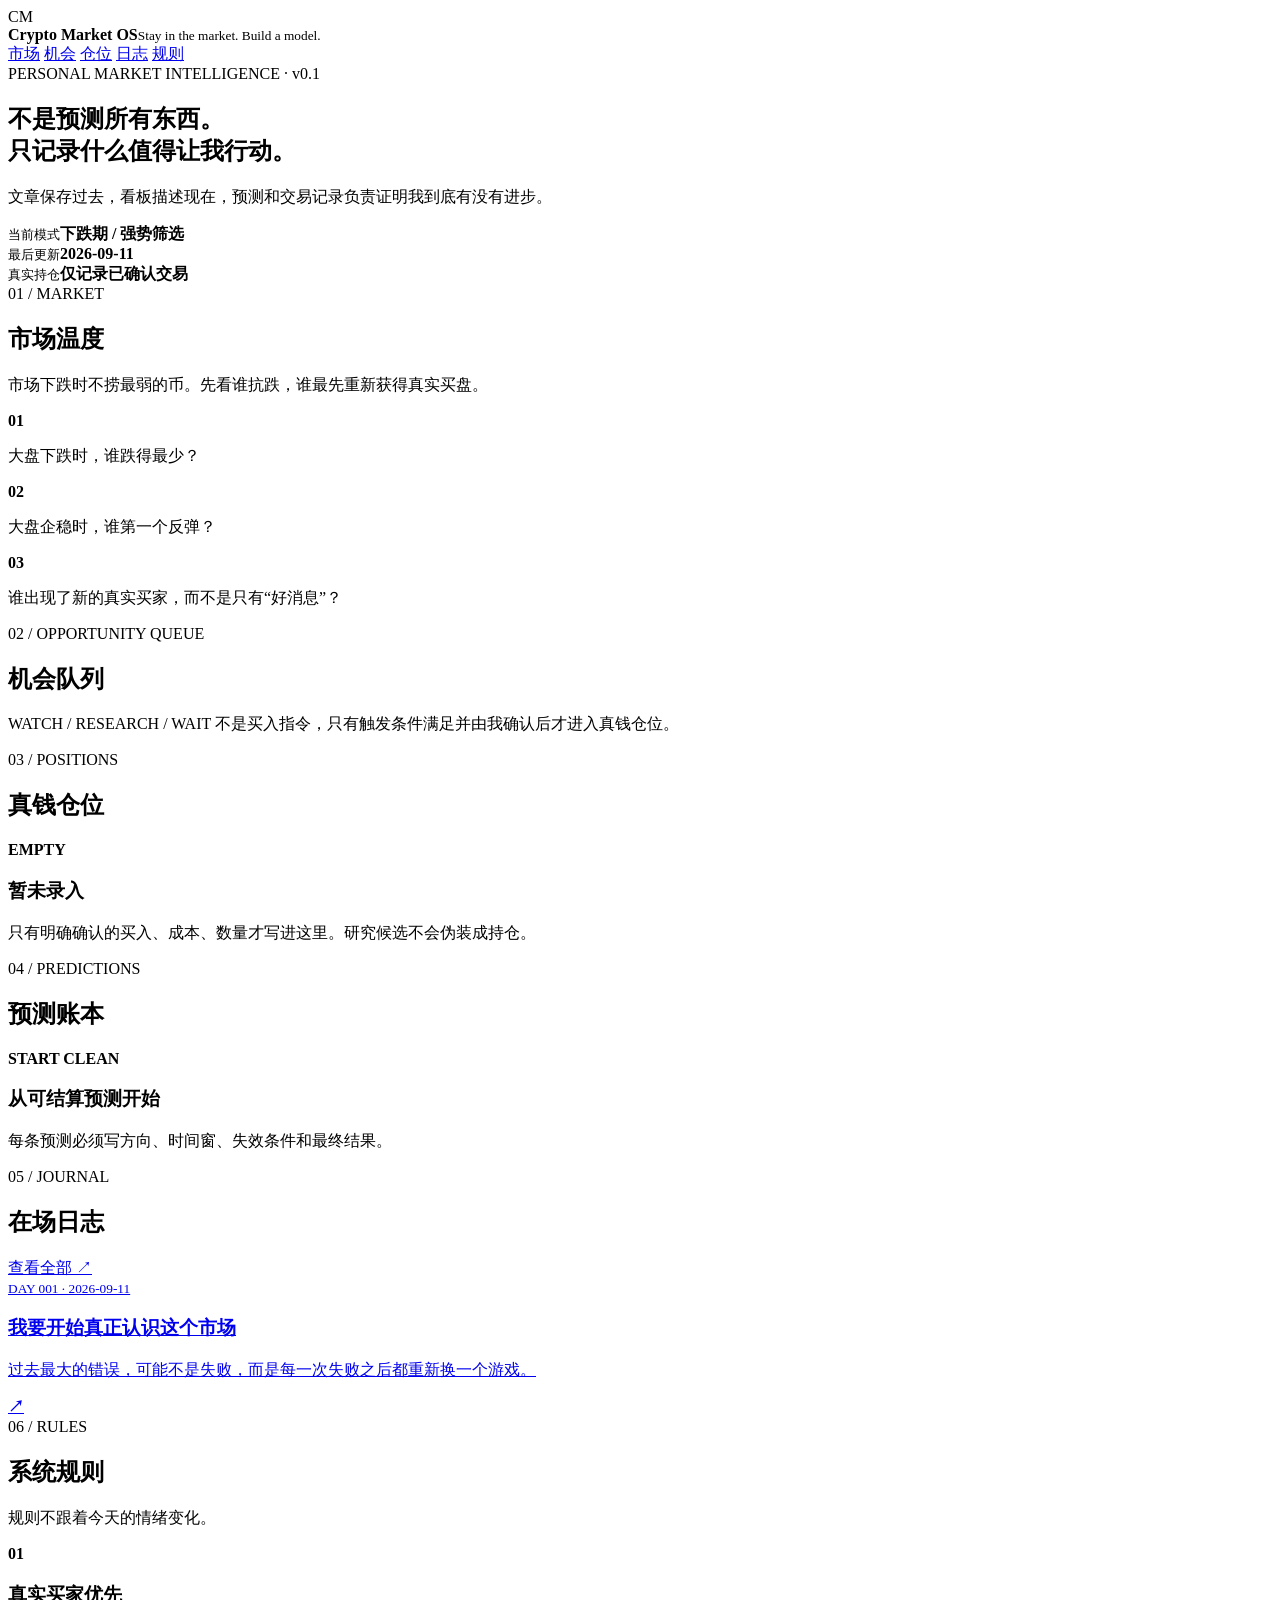
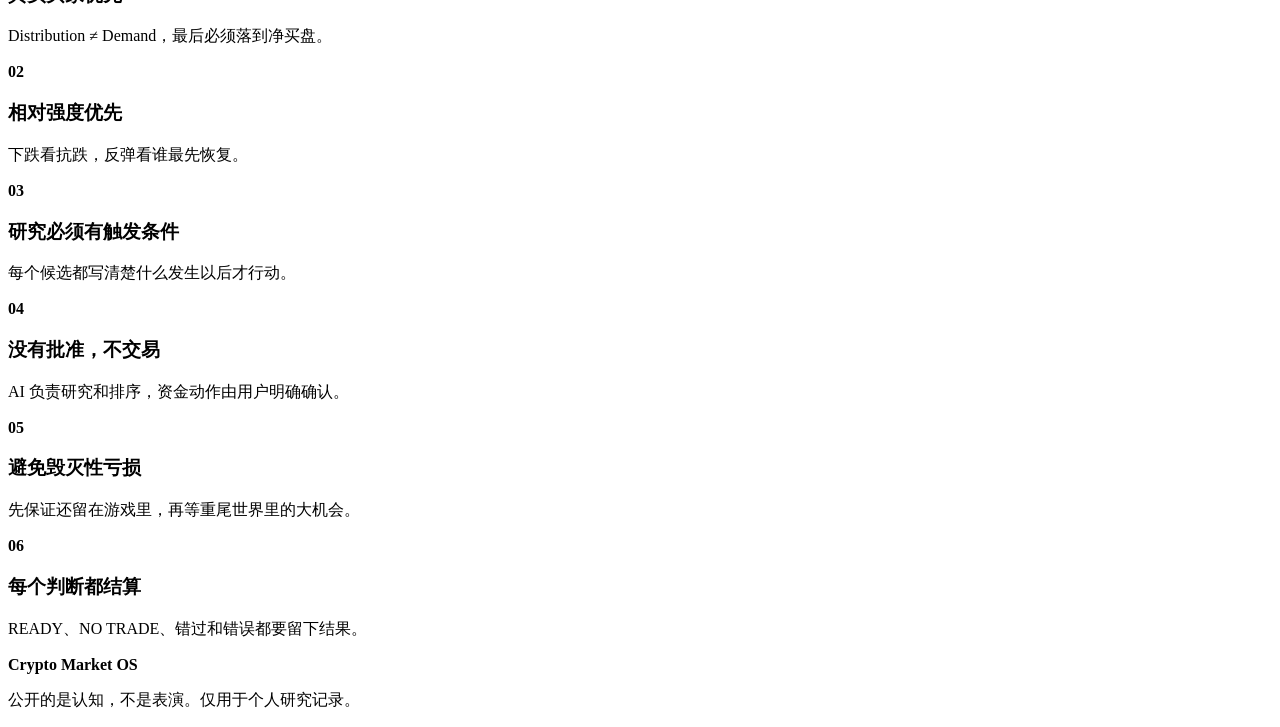
==== index.html @ 12fffd33 "Add Crypto Market OS homepage" ====
<!doctype html>
<html lang="zh-CN">
<head>
  <meta charset="utf-8">
  <meta name="viewport" content="width=device-width,initial-scale=1">
  <meta name="description" content="Crypto Market OS：个人公开市场认知账本、机会队列、预测与复盘。">
  <title>Crypto Market OS</title>
  <link rel="stylesheet" href="styles.css">
</head>
<body>
<header class="topbar">
  <div class="brand">
    <span class="mark">CM</span>
    <div><b>Crypto Market OS</b><small>Stay in the market. Build a model.</small></div>
  </div>
  <nav>
    <a href="#market">市场</a>
    <a href="#queue">机会</a>
    <a href="#positions">仓位</a>
    <a href="#journal">日志</a>
    <a href="#rules">规则</a>
  </nav>
</header>

<main>
<section class="hero">
  <div class="eyebrow">PERSONAL MARKET INTELLIGENCE · v0.1</div>
  <h1>不是预测所有东西。<br><span>只记录什么值得让我行动。</span></h1>
  <p>文章保存过去，看板描述现在，预测和交易记录负责证明我到底有没有进步。</p>

  <div class="meta">
    <div><small>当前模式</small><strong>下跌期 / 强势筛选</strong></div>
    <div><small>最后更新</small><strong>2026-09-11</strong></div>
    <div><small>真实持仓</small><strong>仅记录已确认交易</strong></div>
  </div>
</section>

<section id="market" class="panel">
  <div class="head">
    <div><span>01 / MARKET</span><h2>市场温度</h2></div>
    <p>市场下跌时不捞最弱的币。先看谁抗跌，谁最先重新获得真实买盘。</p>
  </div>

  <div id="prices" class="cards"></div>

  <div class="three">
    <div><b>01</b><p>大盘下跌时，谁跌得最少？</p></div>
    <div><b>02</b><p>大盘企稳时，谁第一个反弹？</p></div>
    <div><b>03</b><p>谁出现了新的真实买家，而不是只有“好消息”？</p></div>
  </div>
</section>

<section id="queue" class="panel">
  <div class="head">
    <div><span>02 / OPPORTUNITY QUEUE</span><h2>机会队列</h2></div>
    <p>WATCH / RESEARCH / WAIT 不是买入指令，只有触发条件满足并由我确认后才进入真钱仓位。</p>
  </div>
  <div id="queueRows"></div>
</section>

<section class="split">
  <section id="positions" class="panel">
    <div class="head"><div><span>03 / POSITIONS</span><h2>真钱仓位</h2></div></div>
    <div class="empty">
      <b>EMPTY</b>
      <h3>暂未录入</h3>
      <p>只有明确确认的买入、成本、数量才写进这里。研究候选不会伪装成持仓。</p>
    </div>
  </section>

  <section class="panel">
    <div class="head"><div><span>04 / PREDICTIONS</span><h2>预测账本</h2></div></div>
    <div class="empty">
      <b>START CLEAN</b>
      <h3>从可结算预测开始</h3>
      <p>每条预测必须写方向、时间窗、失效条件和最终结果。</p>
    </div>
  </section>
</section>

<section id="journal" class="panel">
  <div class="head">
    <div><span>05 / JOURNAL</span><h2>在场日志</h2></div>
    <a href="articles/index.html">查看全部 ↗</a>
  </div>
  <a class="article" href="articles/2026-09-11-day-1.html">
    <div>
      <small>DAY 001 · 2026-09-11</small>
      <h3>我要开始真正认识这个市场</h3>
      <p>过去最大的错误，可能不是失败，而是每一次失败之后都重新换一个游戏。</p>
    </div>
    <strong>↗</strong>
  </a>
</section>

<section id="rules" class="panel">
  <div class="head">
    <div><span>06 / RULES</span><h2>系统规则</h2></div>
    <p>规则不跟着今天的情绪变化。</p>
  </div>
  <div class="rules">
    <div><b>01</b><h3>真实买家优先</h3><p>Distribution ≠ Demand，最后必须落到净买盘。</p></div>
    <div><b>02</b><h3>相对强度优先</h3><p>下跌看抗跌，反弹看谁最先恢复。</p></div>
    <div><b>03</b><h3>研究必须有触发条件</h3><p>每个候选都写清楚什么发生以后才行动。</p></div>
    <div><b>04</b><h3>没有批准，不交易</h3><p>AI 负责研究和排序，资金动作由用户明确确认。</p></div>
    <div><b>05</b><h3>避免毁灭性亏损</h3><p>先保证还留在游戏里，再等重尾世界里的大机会。</p></div>
    <div><b>06</b><h3>每个判断都结算</h3><p>READY、NO TRADE、错过和错误都要留下结果。</p></div>
  </div>
</section>

<footer>
  <b>Crypto Market OS</b>
  <p>公开的是认知，不是表演。仅用于个人研究记录。</p>
</footer>
</main>

<script src="data.js"></script>
<script src="app.js"></script>
</body>
</html>
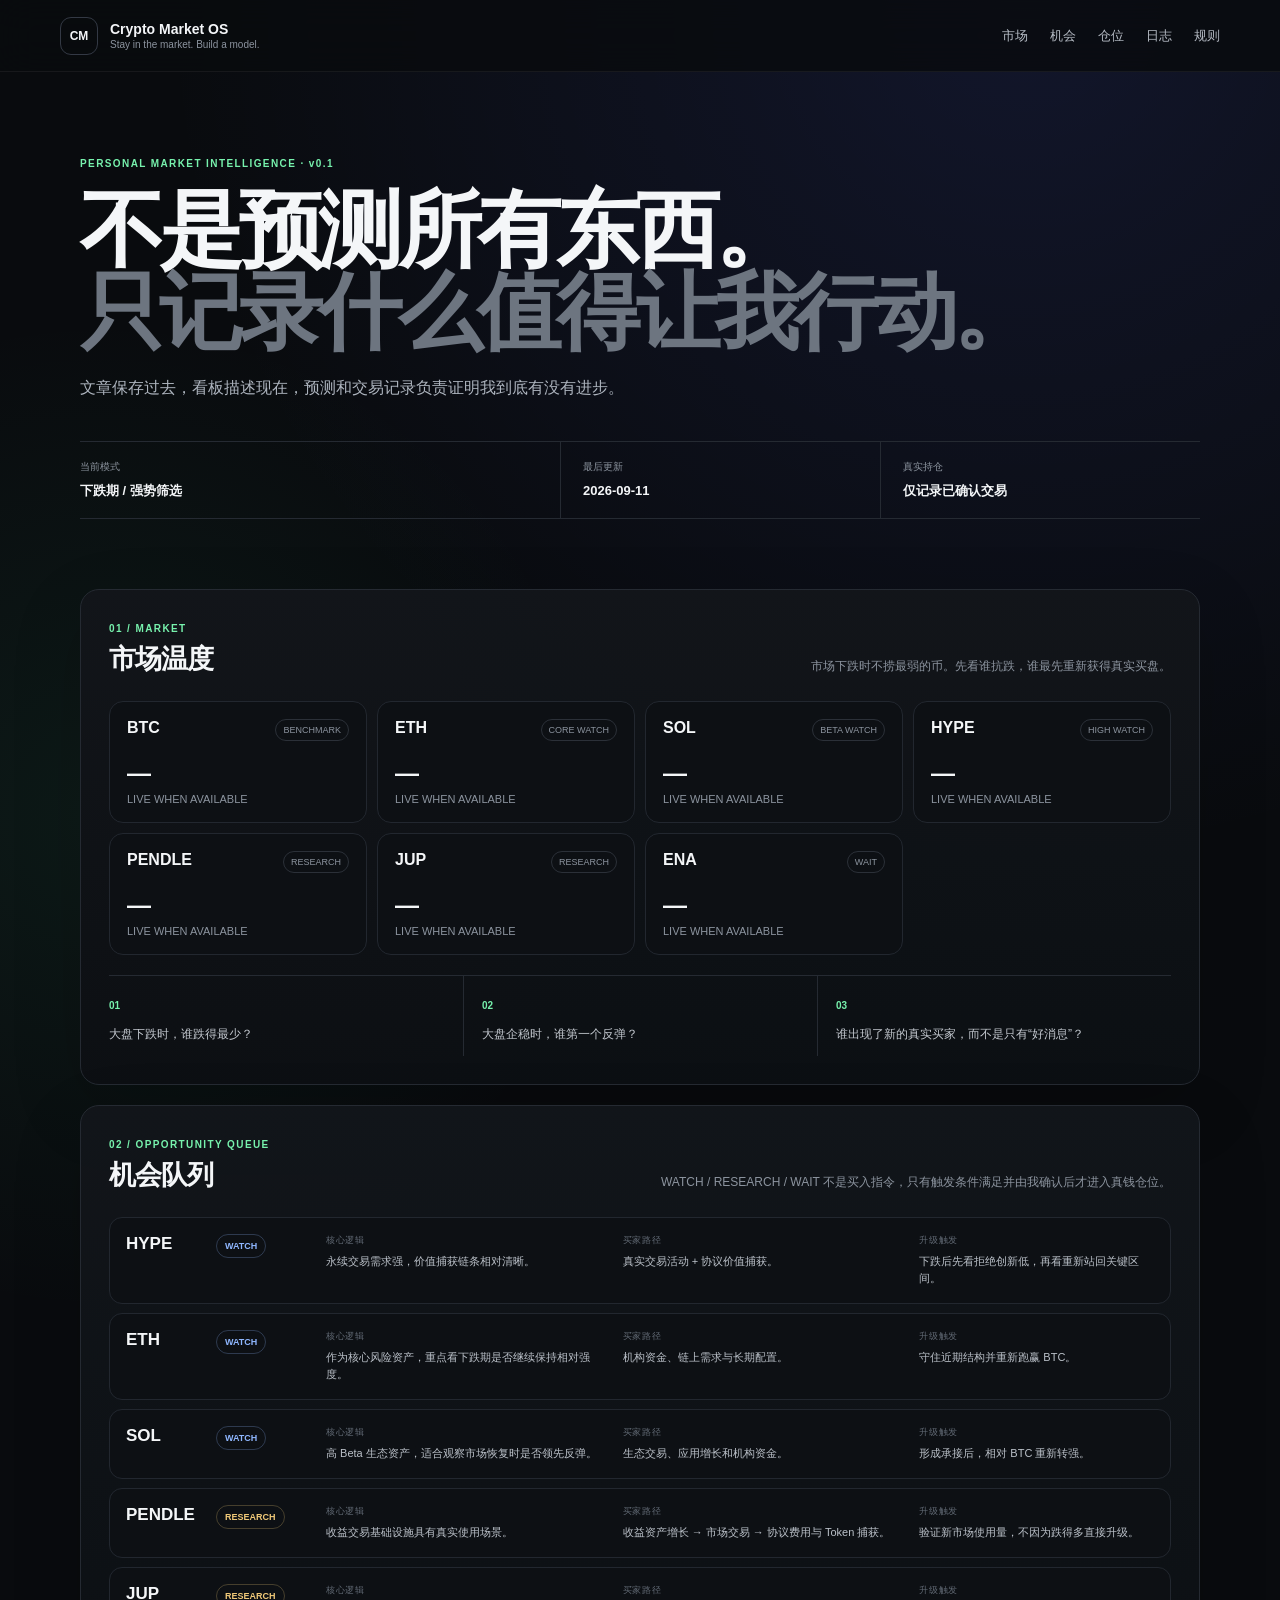
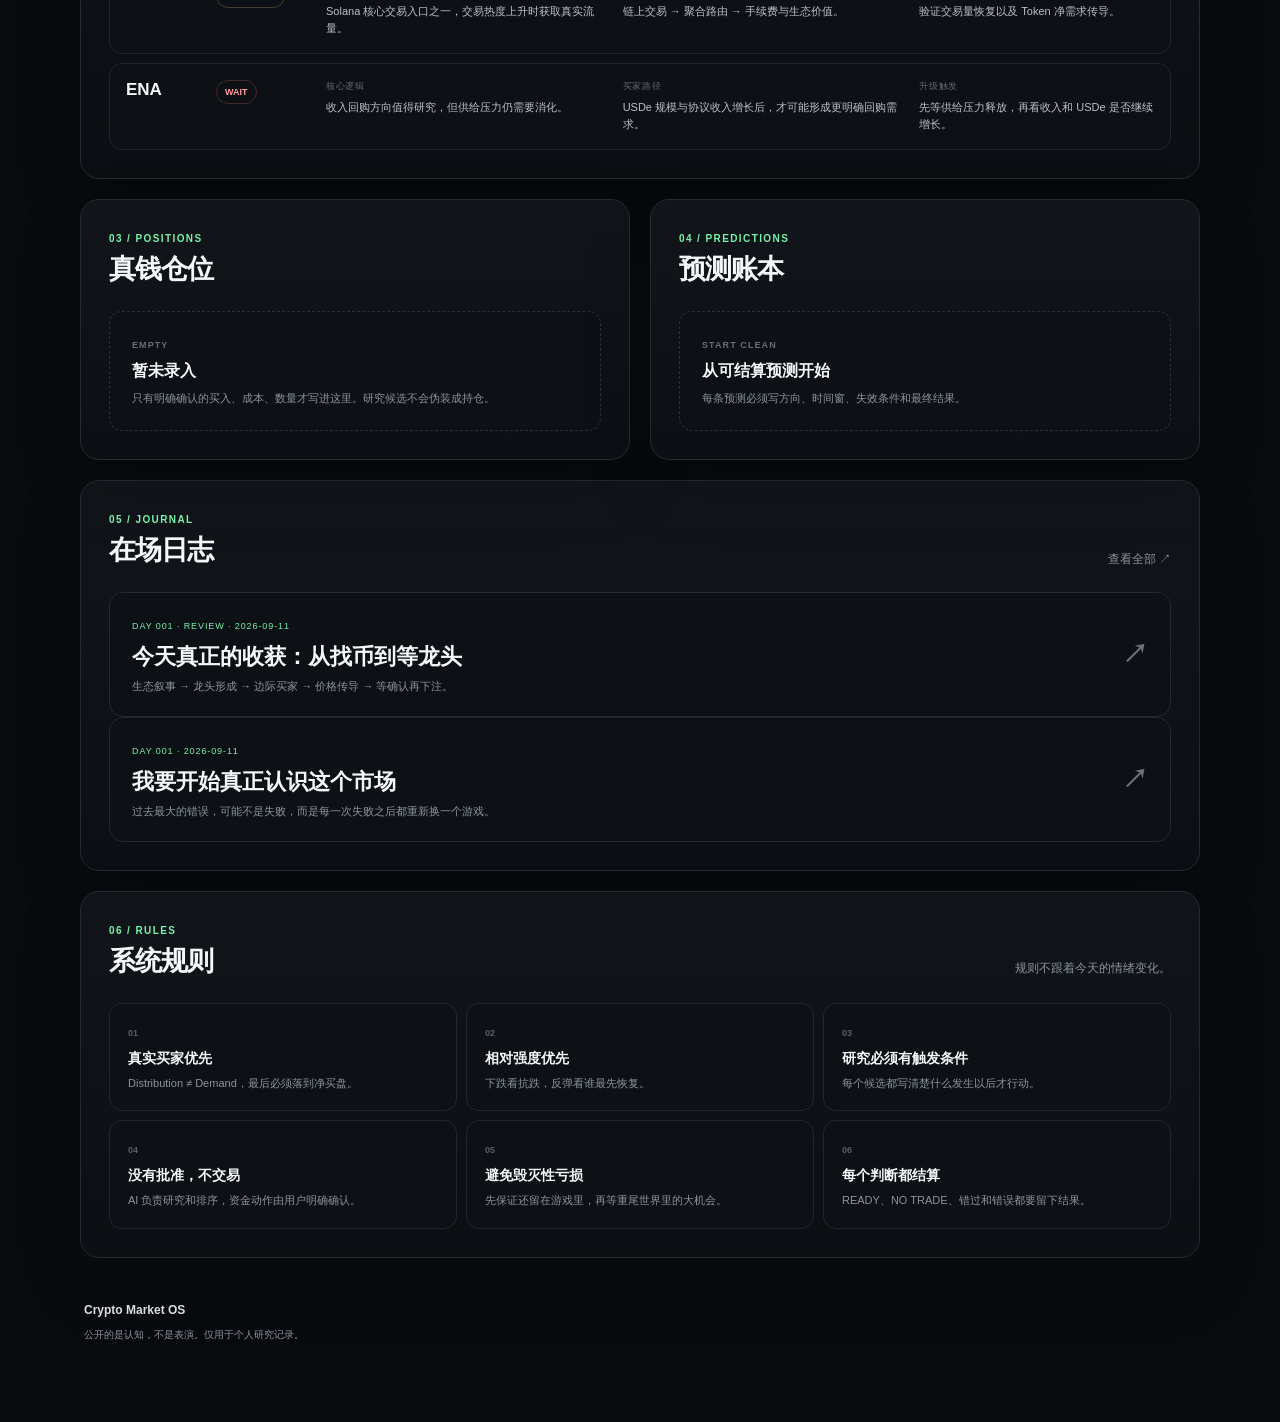
==== commit 0d3a0cd4: "Feature Day 1 review on homepage" ====
--- a/index.html
+++ b/index.html
@@ -83,6 +83,14 @@
     <div><span>05 / JOURNAL</span><h2>在场日志</h2></div>
     <a href="articles/index.html">查看全部 ↗</a>
   </div>
+  <a class="article" href="articles/2026-09-11-review.html">
+    <div>
+      <small>DAY 001 · REVIEW · 2026-09-11</small>
+      <h3>今天真正的收获：从找币到等龙头</h3>
+      <p>生态叙事 → 龙头形成 → 边际买家 → 价格传导 → 等确认再下注。</p>
+    </div>
+    <strong>↗</strong>
+  </a>
   <a class="article" href="articles/2026-09-11-day-1.html">
     <div>
       <small>DAY 001 · 2026-09-11</small>
--- a/styles.css
+++ b/styles.css
@@ -0,0 +1 @@
+:root{--bg:#090b0e;--panel:#111419;--panel2:#0d1014;--line:#252a32;--text:#f4f6f8;--muted:#8c949f;--green:#77f2ad;--amber:#f0c978;--blue:#8fb7ff}*{box-sizing:border-box}html{scroll-behavior:smooth}body{margin:0;background:radial-gradient(circle at 80% 0%,rgba(83,101,255,.12),transparent 27%),radial-gradient(circle at 8% 27%,rgba(61,218,147,.07),transparent 20%),var(--bg);color:var(--text);font-family:Inter,-apple-system,BlinkMacSystemFont,"Segoe UI","PingFang SC","Microsoft YaHei",sans-serif}a{color:inherit;text-decoration:none}.topbar{height:72px;position:sticky;top:0;z-index:10;display:flex;align-items:center;padding:0 max(20px,calc((100vw - 1160px)/2));border-bottom:1px solid rgba(255,255,255,.06);background:rgba(9,11,14,.82);backdrop-filter:blur(18px)}.brand{display:flex;align-items:center;gap:12px;margin-right:auto}.mark{width:38px;height:38px;display:grid;place-items:center;border:1px solid #333944;border-radius:11px;font-size:12px;font-weight:900}.brand b{display:block;font-size:14px}.brand small{display:block;color:var(--muted);font-size:10px;margin-top:2px}nav{display:flex;gap:22px;color:#b5bbc4;font-size:13px}main{max-width:1160px;margin:auto;padding:0 20px 70px}.hero{padding:86px 0 50px}.eyebrow,.head span{font-size:10px;letter-spacing:.14em;color:var(--green);font-weight:800}.hero h1{font-size:clamp(48px,7vw,84px);line-height:.98;letter-spacing:-.055em;margin:20px 0}.hero h1 span{color:#6d7580}.hero>p{max-width:720px;color:#aeb5bf;line-height:1.7}.meta{display:grid;grid-template-columns:1.5fr 1fr 1fr;margin-top:40px;border-top:1px solid var(--line);border-bottom:1px solid var(--line)}.meta div{padding:18px 0}.meta div+div{border-left:1px solid var(--line);padding-left:22px}.meta small{display:block;color:var(--muted);font-size:10px;margin-bottom:7px}.meta strong{font-size:13px}.panel{margin-top:20px;padding:28px;border:1px solid var(--line);border-radius:19px;background:linear-gradient(180deg,rgba(18,21,26,.95),rgba(12,15,19,.95));box-shadow:0 24px 70px rgba(0,0,0,.16)}.head{display:flex;justify-content:space-between;gap:20px;align-items:flex-end;margin-bottom:24px}.head h2{font-size:27px;letter-spacing:-.04em;margin:5px 0 0}.head>p{max-width:520px;color:var(--muted);font-size:12px;line-height:1.65;margin:0}.head>a{font-size:12px;color:var(--muted)}.cards{display:grid;grid-template-columns:repeat(4,1fr);gap:10px}.card{background:var(--panel2);border:1px solid #22272f;border-radius:14px;padding:17px}.cardTop{display:flex;justify-content:space-between;gap:10px}.symbol{font-weight:900}.role{font-size:9px;color:var(--muted);border:1px solid #2b3038;border-radius:20px;padding:5px 7px}.price{font-size:24px;font-weight:850;margin:18px 0 6px}.move{font-size:11px;color:var(--muted)}.three{display:grid;grid-template-columns:repeat(3,1fr);margin-top:20px;border-top:1px solid var(--line)}.three div{padding:19px 18px 0 0}.three div+div{border-left:1px solid var(--line);padding-left:18px}.three b{color:var(--green);font-size:10px}.three p{font-size:12px;color:#c3c8cf;line-height:1.6}.queueRow{display:grid;grid-template-columns:75px 95px 1.2fr 1.2fr 1fr;gap:15px;background:var(--panel2);border:1px solid #22272f;border-radius:13px;padding:16px;margin-top:9px}.queueRow .sym{font-weight:900;font-size:17px}.status{font-size:9px;width:max-content;height:max-content;border-radius:20px;padding:6px 8px;font-weight:800}.watch{color:var(--blue);border:1px solid rgba(143,183,255,.25)}.research{color:var(--amber);border:1px solid rgba(240,201,120,.25)}.wait{color:#ff9b9b;border:1px solid rgba(255,130,130,.22)}.q small{display:block;color:#626a75;font-size:9px;letter-spacing:.08em;margin-bottom:6px}.q p{margin:0;color:#bbc1c9;font-size:11px;line-height:1.55}.split{display:grid;grid-template-columns:1fr 1fr;gap:20px}.empty{padding:22px;border:1px dashed #2a3038;border-radius:13px;background:var(--panel2)}.empty>b{font-size:9px;letter-spacing:.12em;color:#656d78}.empty h3{font-size:16px;margin:9px 0 7px}.empty p{font-size:11px;line-height:1.65;color:var(--muted);margin:0}.article{display:flex;justify-content:space-between;align-items:center;background:var(--panel2);border:1px solid #242a32;border-radius:14px;padding:22px}.article small{color:var(--green);font-size:9px;letter-spacing:.1em}.article h3{font-size:22px;margin:9px 0 7px}.article p{color:var(--muted);font-size:11px;margin:0}.article>strong{font-size:26px;color:#6b737e}.rules{display:grid;grid-template-columns:repeat(3,1fr);gap:9px}.rules>div{background:var(--panel2);border:1px solid #22272f;border-radius:13px;padding:18px}.rules b{color:#575f69;font-size:9px}.rules h3{font-size:14px;margin:10px 0 7px}.rules p{color:var(--muted);font-size:11px;line-height:1.6;margin:0}footer{padding:42px 4px 0;color:var(--muted)}footer b{color:#d9dde2;font-size:12px}footer p{font-size:10px}.articlePage{max-width:820px;margin:auto;padding:70px 22px 100px}.back{font-size:12px;color:var(--muted)}.articleHead{padding:58px 0 30px;border-bottom:1px solid var(--line)}.articleHead small{color:var(--green);font-size:10px;letter-spacing:.12em}.articleHead h1{font-size:clamp(42px,7vw,68px);line-height:1.02;letter-spacing:-.05em;margin:15px 0}.articleHead p{color:var(--muted);line-height:1.7}.articleBody{padding-top:28px}.articleBody p{font-size:16px;line-height:1.95;color:#cbd0d7}.articleBody blockquote{font-size:23px;line-height:1.55;font-weight:800;margin:34px 0;padding-left:18px;border-left:2px solid var(--green)}@media(max-width:900px){nav{display:none}.cards{grid-template-columns:1fr 1fr}.split{grid-template-columns:1fr}.queueRow{grid-template-columns:70px 90px 1fr}.queueRow .q:nth-child(n+4){grid-column:3}.rules{grid-template-columns:1fr 1fr}}@media(max-width:600px){main{padding-left:13px;padding-right:13px}.hero{padding-top:55px}.meta{grid-template-columns:1fr}.meta div+div{border-left:0;border-top:1px solid var(--line);padding-left:0}.panel{padding:19px}.head{flex-direction:column;align-items:flex-start}.cards{grid-template-columns:1fr 1fr}.three{grid-template-columns:1fr}.three div+div{border-left:0;border-top:1px solid var(--line);padding-left:0}.queueRow{grid-template-columns:1fr 1fr}.queueRow .q{grid-column:1/-1!important}.rules{grid-template-columns:1fr}}
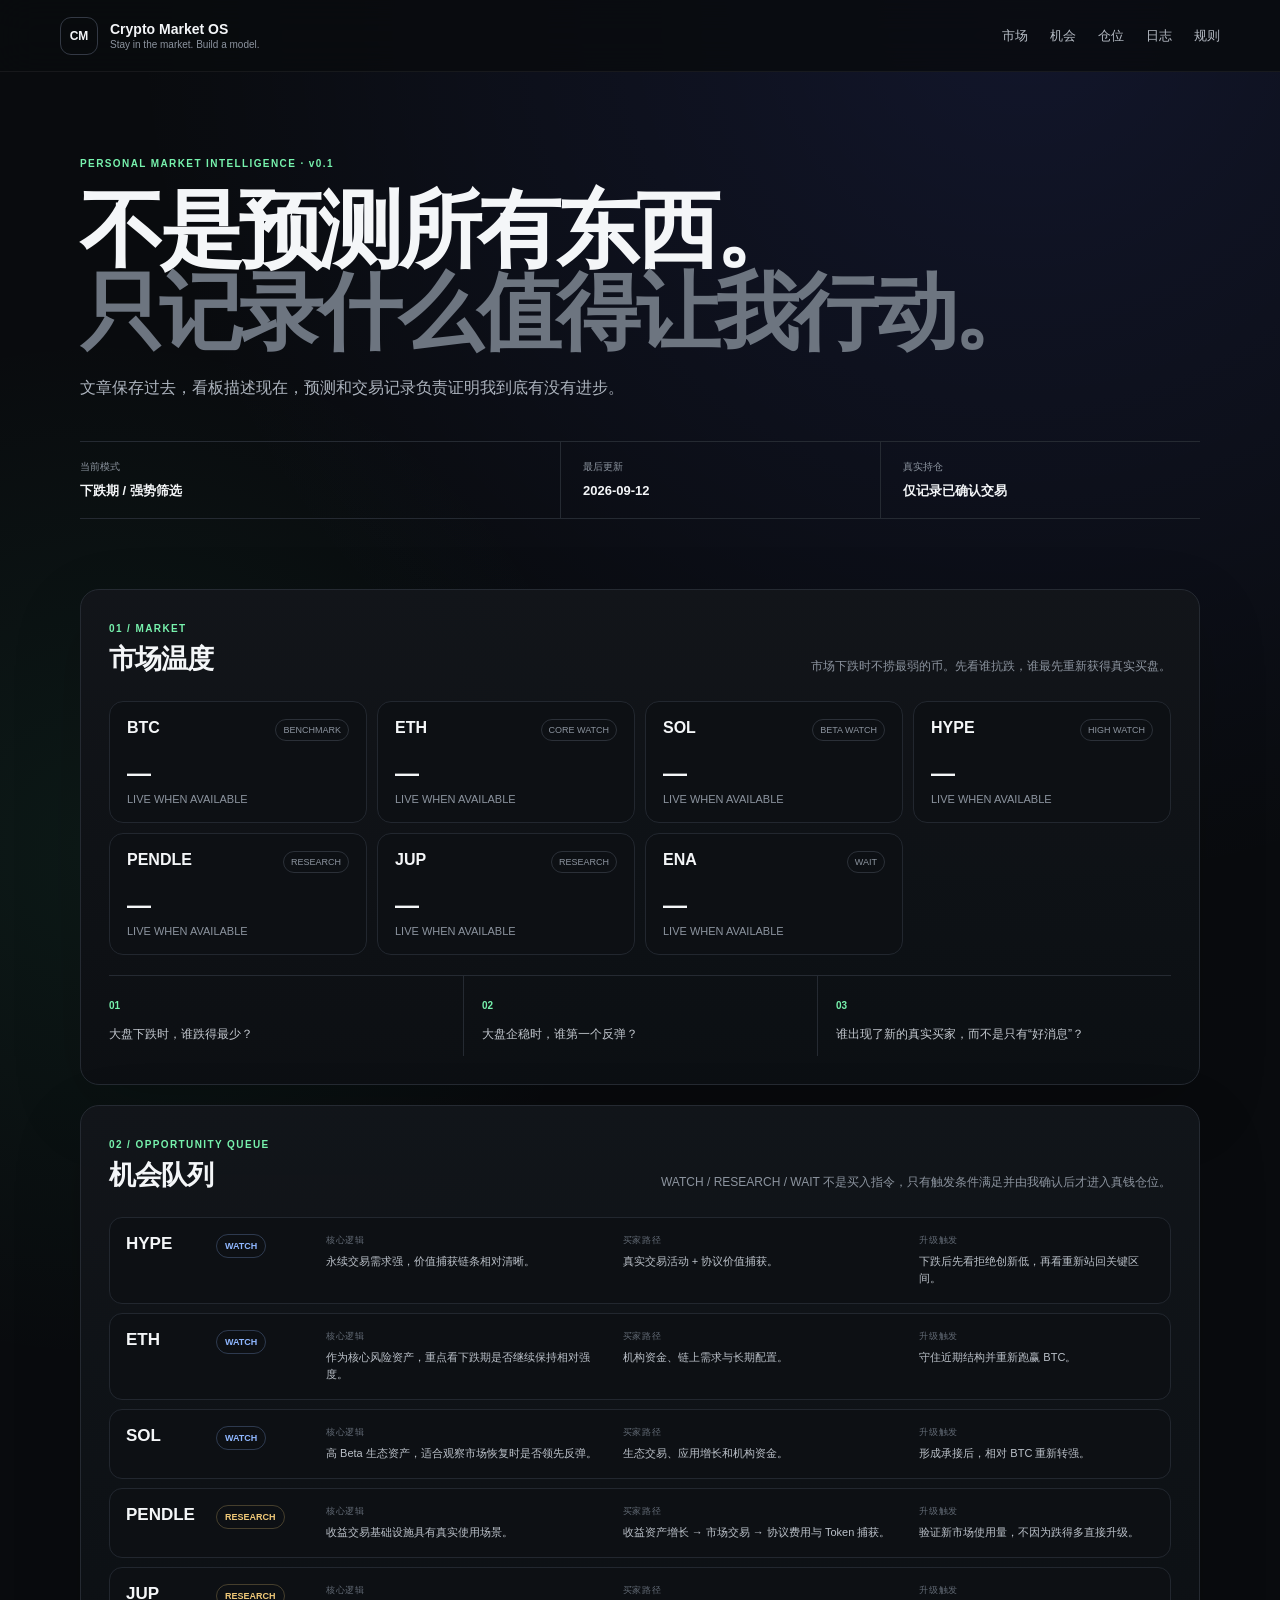
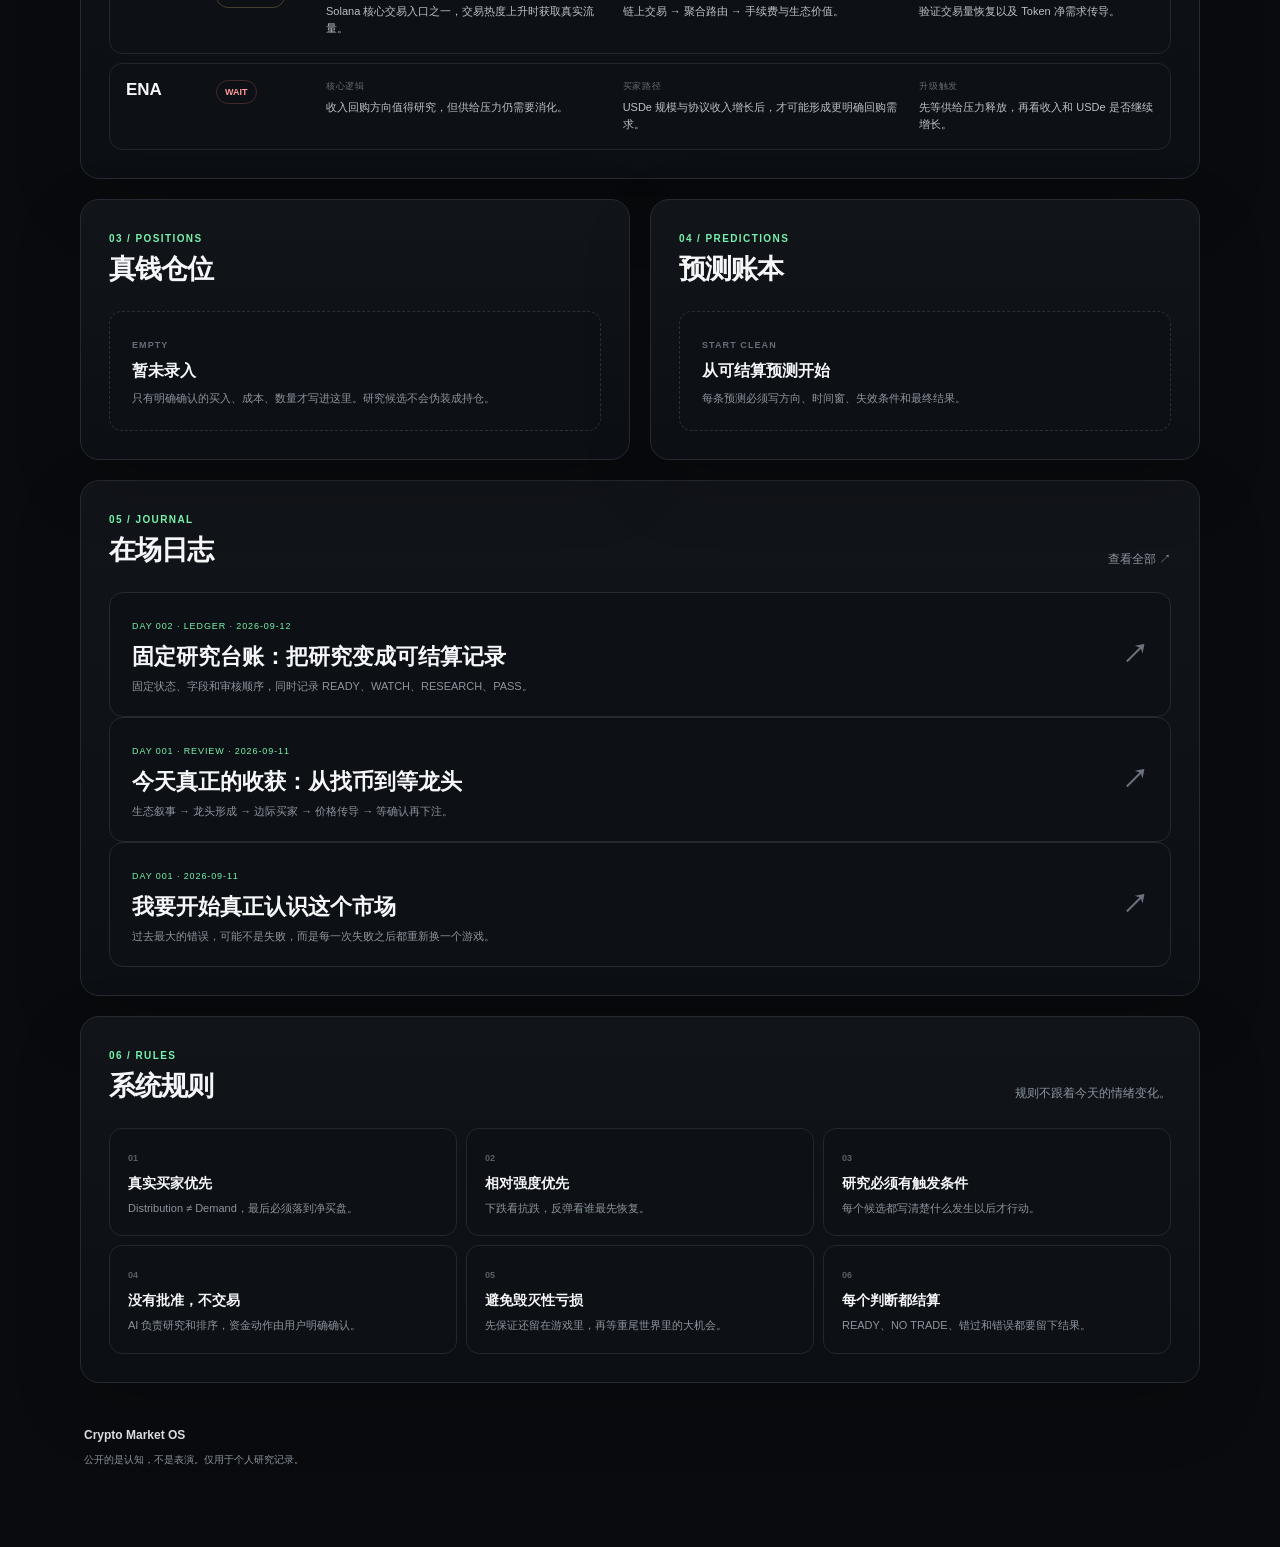
==== commit d4c36755: "Surface research ledger on homepage" ====
--- a/index.html
+++ b/index.html
@@ -30,7 +30,7 @@
 
   <div class="meta">
     <div><small>当前模式</small><strong>下跌期 / 强势筛选</strong></div>
-    <div><small>最后更新</small><strong>2026-09-11</strong></div>
+    <div><small>最后更新</small><strong>2026-09-12</strong></div>
     <div><small>真实持仓</small><strong>仅记录已确认交易</strong></div>
   </div>
 </section>
@@ -83,6 +83,14 @@
     <div><span>05 / JOURNAL</span><h2>在场日志</h2></div>
     <a href="articles/index.html">查看全部 ↗</a>
   </div>
+  <a class="article" href="articles/2026-09-12-ledger.html">
+    <div>
+      <small>DAY 002 · LEDGER · 2026-09-12</small>
+      <h3>固定研究台账：把研究变成可结算记录</h3>
+      <p>固定状态、字段和审核顺序，同时记录 READY、WATCH、RESEARCH、PASS。</p>
+    </div>
+    <strong>↗</strong>
+  </a>
   <a class="article" href="articles/2026-09-11-review.html">
     <div>
       <small>DAY 001 · REVIEW · 2026-09-11</small>
